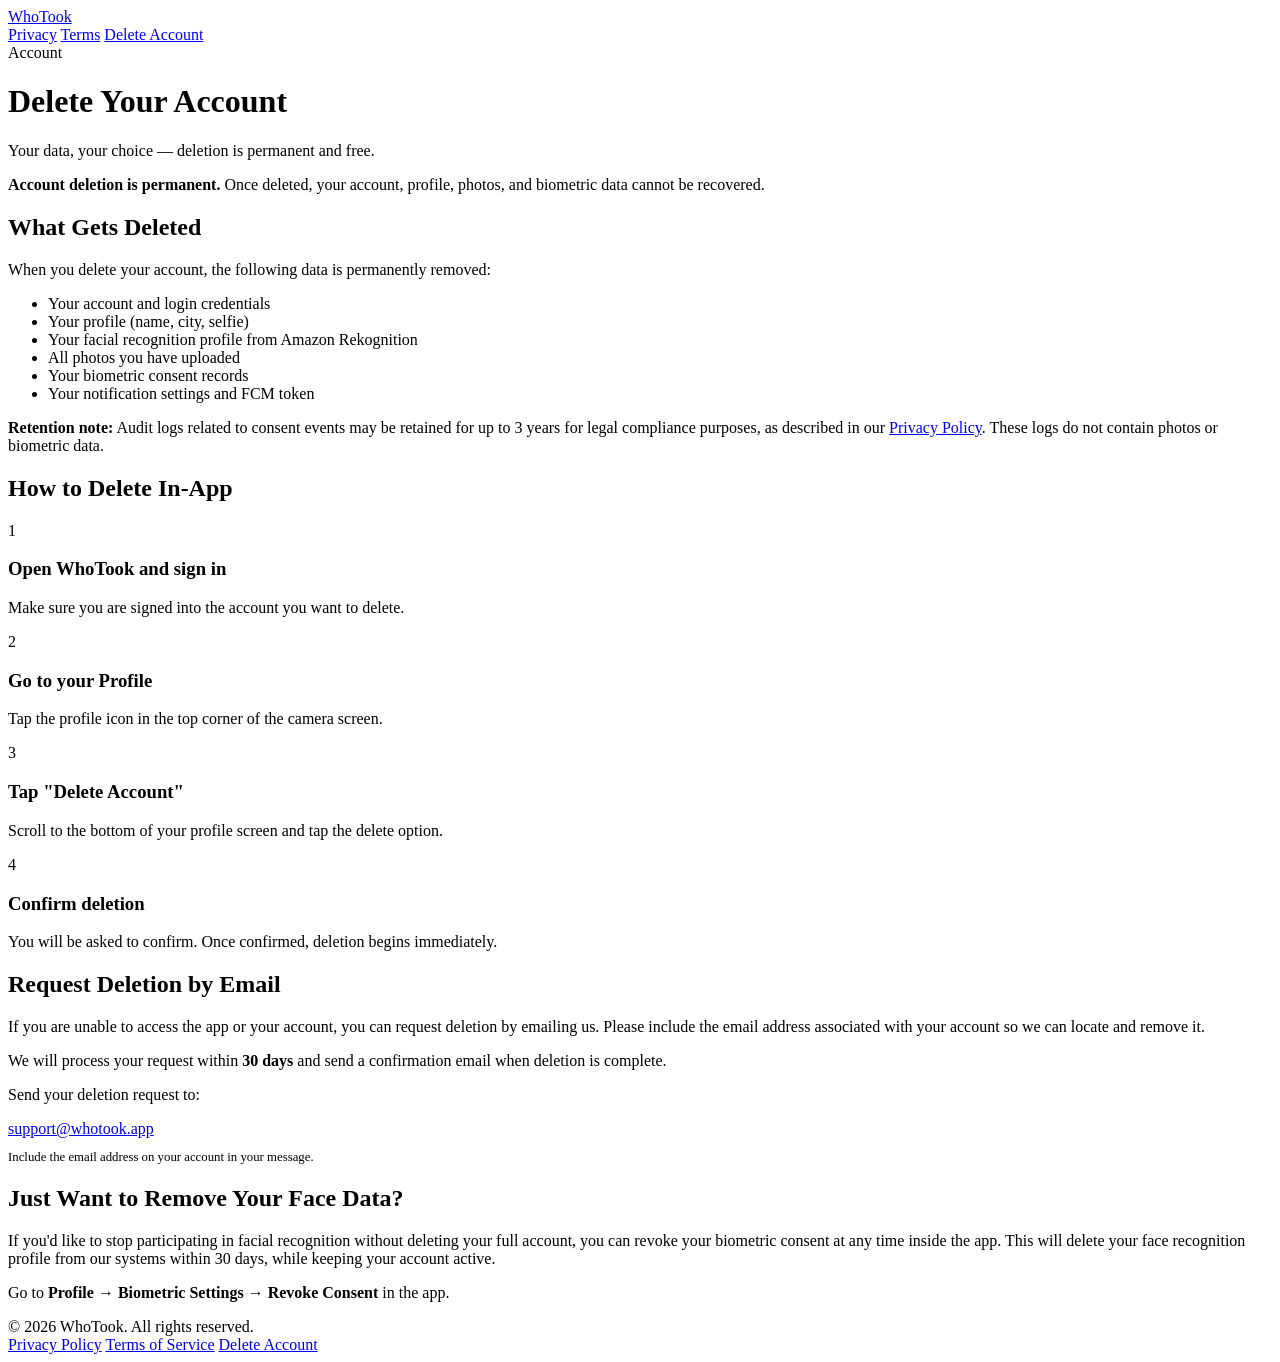
==== delete-account/index.html @ be98feaa "Restructure to folder-based URLs" ====
<!DOCTYPE html>
<html lang="en">
<head>
  <meta charset="UTF-8" />
  <meta name="viewport" content="width=device-width, initial-scale=1.0" />
  <title>Delete Your Account — WhoTook</title>
  <meta name="description" content="How to delete your WhoTook account and all associated data." />
  <link rel="stylesheet" href="style.css" />
</head>
<body>

<nav>
  <a class="nav-logo" href="/">WhoTook</a>
  <div class="nav-links">
    <a href="privacy.html">Privacy</a>
    <a href="terms.html">Terms</a>
    <a href="delete-account.html">Delete Account</a>
  </div>
</nav>

<div class="page-wrap">
  <header class="page-header">
    <div class="page-tag">Account</div>
    <h1>Delete Your Account</h1>
    <p class="page-meta">Your data, your choice — deletion is permanent and free.</p>
  </header>

  <div class="content">

    <div class="callout warn">
      <p><strong>Account deletion is permanent.</strong> Once deleted, your account, profile, photos, and biometric data cannot be recovered.</p>
    </div>

    <h2>What Gets Deleted</h2>
    <p>When you delete your account, the following data is permanently removed:</p>
    <ul>
      <li>Your account and login credentials</li>
      <li>Your profile (name, city, selfie)</li>
      <li>Your facial recognition profile from Amazon Rekognition</li>
      <li>All photos you have uploaded</li>
      <li>Your biometric consent records</li>
      <li>Your notification settings and FCM token</li>
    </ul>

    <p><strong>Retention note:</strong> Audit logs related to consent events may be retained for up to 3 years for legal compliance purposes, as described in our <a href="privacy.html">Privacy Policy</a>. These logs do not contain photos or biometric data.</p>

    <h2>How to Delete In-App</h2>

    <div class="steps">
      <div class="step">
        <div class="step-num">1</div>
        <div class="step-body">
          <h3>Open WhoTook and sign in</h3>
          <p>Make sure you are signed into the account you want to delete.</p>
        </div>
      </div>
      <div class="step">
        <div class="step-num">2</div>
        <div class="step-body">
          <h3>Go to your Profile</h3>
          <p>Tap the profile icon in the top corner of the camera screen.</p>
        </div>
      </div>
      <div class="step">
        <div class="step-num">3</div>
        <div class="step-body">
          <h3>Tap "Delete Account"</h3>
          <p>Scroll to the bottom of your profile screen and tap the delete option.</p>
        </div>
      </div>
      <div class="step">
        <div class="step-num">4</div>
        <div class="step-body">
          <h3>Confirm deletion</h3>
          <p>You will be asked to confirm. Once confirmed, deletion begins immediately.</p>
        </div>
      </div>
    </div>

    <h2>Request Deletion by Email</h2>
    <p>If you are unable to access the app or your account, you can request deletion by emailing us. Please include the email address associated with your account so we can locate and remove it.</p>
    <p>We will process your request within <strong>30 days</strong> and send a confirmation email when deletion is complete.</p>

    <div class="contact-box">
      <p>Send your deletion request to:</p>
      <a class="email-link" href="mailto:support@whotook.app?subject=Account%20Deletion%20Request">support@whotook.app</a>
      <p style="margin-top: 0.75rem; font-size: 0.8rem;">Include the email address on your account in your message.</p>
    </div>

    <h2>Just Want to Remove Your Face Data?</h2>
    <p>If you'd like to stop participating in facial recognition without deleting your full account, you can revoke your biometric consent at any time inside the app. This will delete your face recognition profile from our systems within 30 days, while keeping your account active.</p>
    <p>Go to <strong>Profile → Biometric Settings → Revoke Consent</strong> in the app.</p>

  </div>
</div>

<footer>
  <div>© 2026 WhoTook. All rights reserved.</div>
  <div class="footer-links">
    <a href="privacy.html">Privacy Policy</a>
    <a href="terms.html">Terms of Service</a>
    <a href="delete-account.html">Delete Account</a>
  </div>
</footer>

</body>
</html>
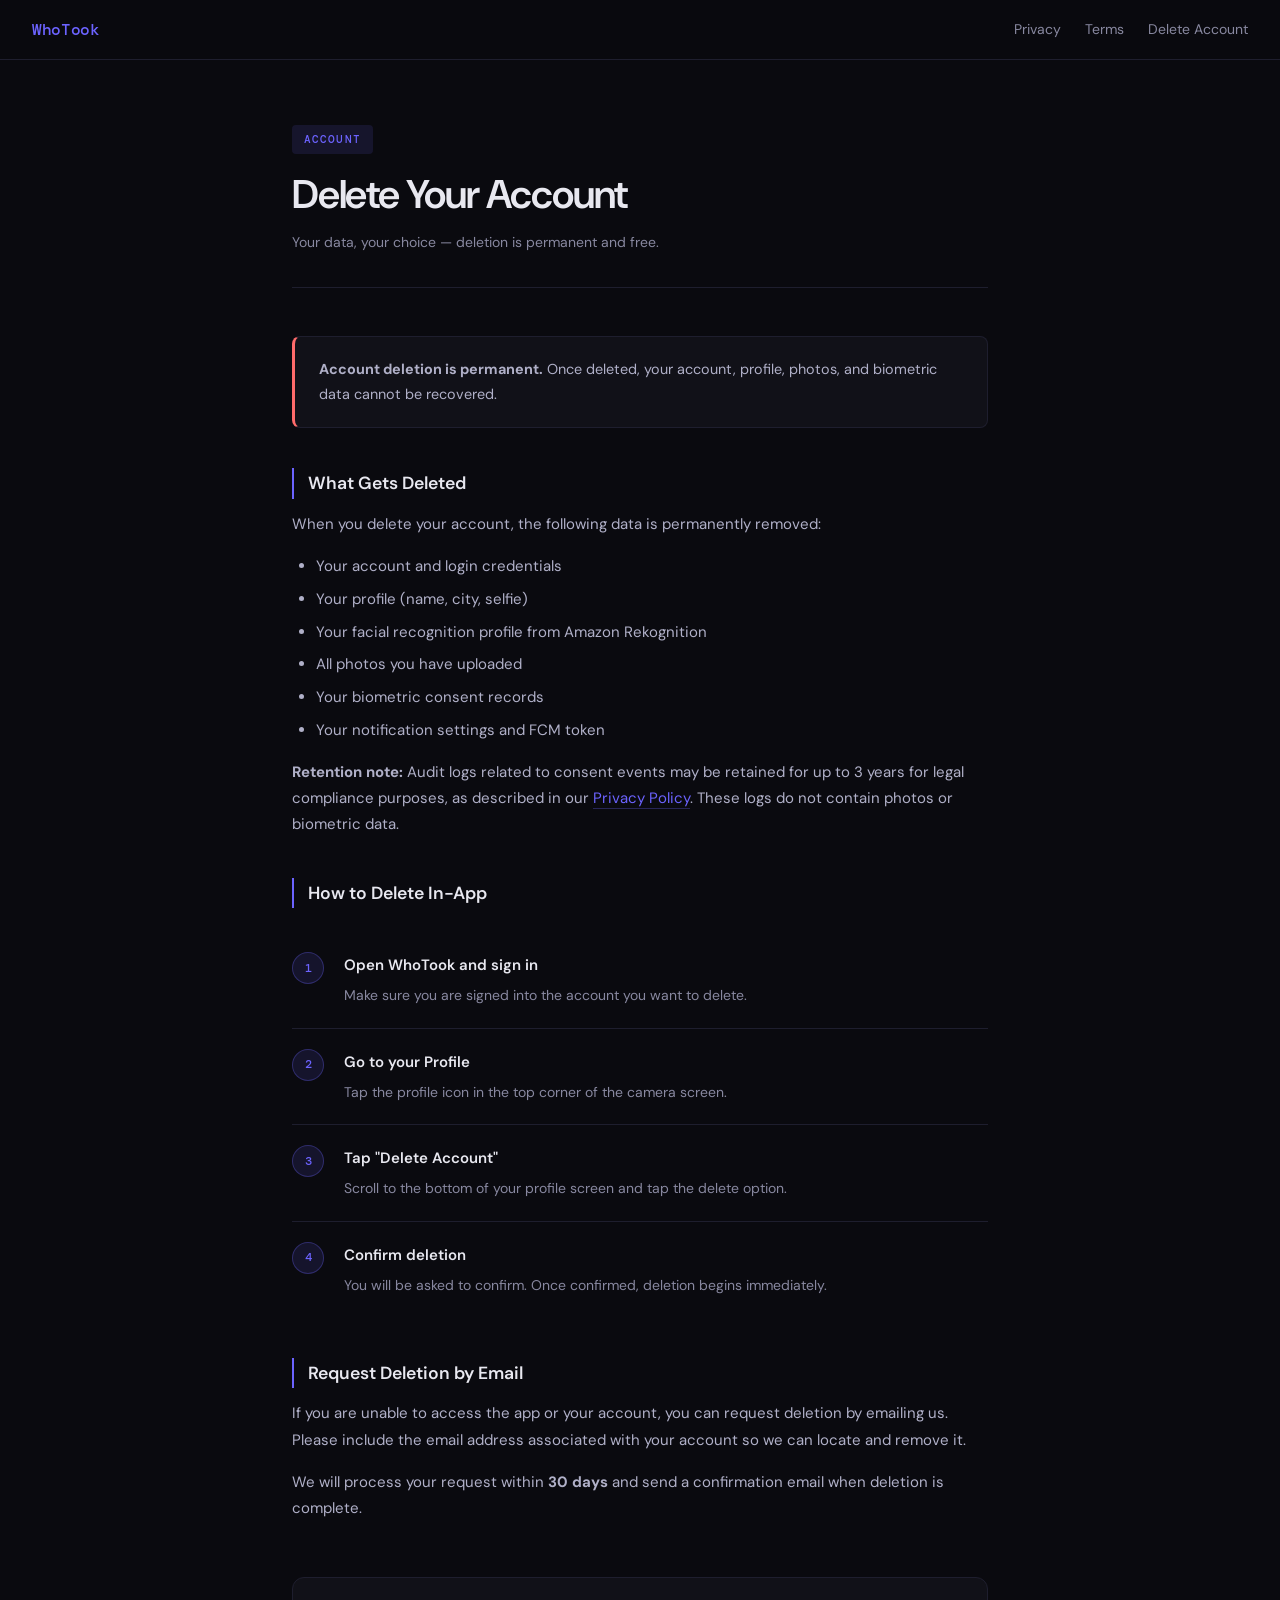
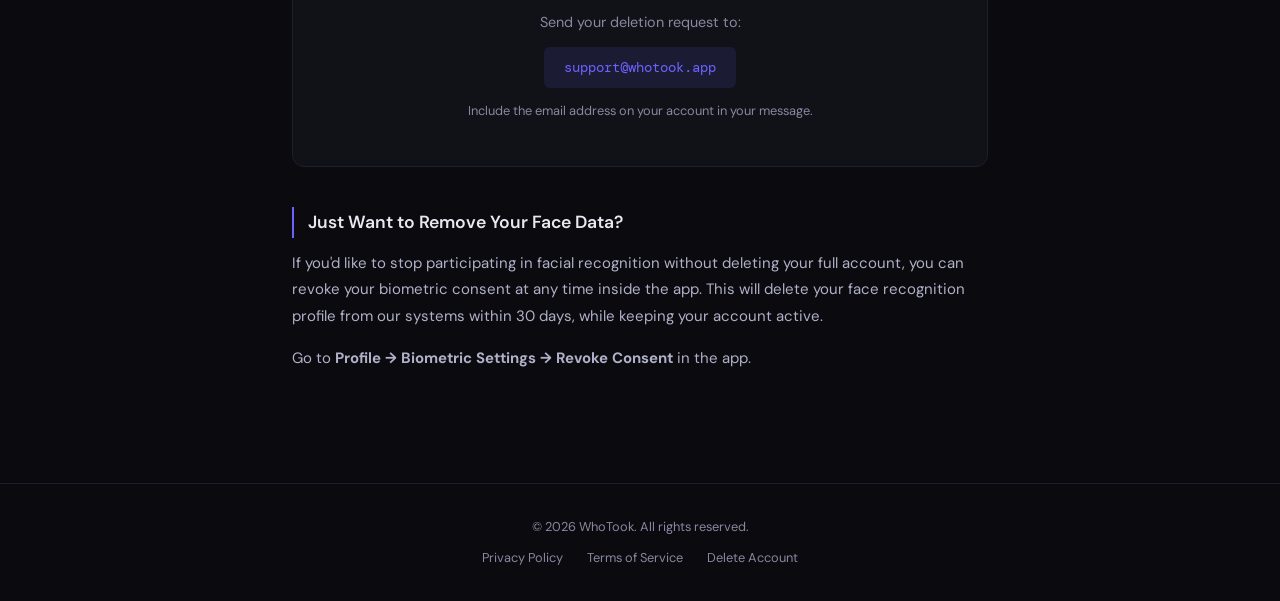
==== commit b08c3dc4: "Fix broken CSS paths and nav/footer links in sub-pages Sub-pages were referencing style.css (relativ" ====
--- a/delete-account/index.html
+++ b/delete-account/index.html
@@ -5,16 +5,16 @@
   <meta name="viewport" content="width=device-width, initial-scale=1.0" />
   <title>Delete Your Account — WhoTook</title>
   <meta name="description" content="How to delete your WhoTook account and all associated data." />
-  <link rel="stylesheet" href="style.css" />
+  <link rel="stylesheet" href="../style.css" />
 </head>
 <body>
 
 <nav>
   <a class="nav-logo" href="/">WhoTook</a>
   <div class="nav-links">
-    <a href="privacy.html">Privacy</a>
-    <a href="terms.html">Terms</a>
-    <a href="delete-account.html">Delete Account</a>
+    <a href="/privacy/">Privacy</a>
+    <a href="/terms/">Terms</a>
+    <a href="/delete-account/">Delete Account</a>
   </div>
 </nav>
 
@@ -42,7 +42,7 @@
       <li>Your notification settings and FCM token</li>
     </ul>
 
-    <p><strong>Retention note:</strong> Audit logs related to consent events may be retained for up to 3 years for legal compliance purposes, as described in our <a href="privacy.html">Privacy Policy</a>. These logs do not contain photos or biometric data.</p>
+    <p><strong>Retention note:</strong> Audit logs related to consent events may be retained for up to 3 years for legal compliance purposes, as described in our <a href="/privacy/">Privacy Policy</a>. These logs do not contain photos or biometric data.</p>
 
     <h2>How to Delete In-App</h2>
 
@@ -97,9 +97,9 @@
 <footer>
   <div>© 2026 WhoTook. All rights reserved.</div>
   <div class="footer-links">
-    <a href="privacy.html">Privacy Policy</a>
-    <a href="terms.html">Terms of Service</a>
-    <a href="delete-account.html">Delete Account</a>
+    <a href="/privacy/">Privacy Policy</a>
+    <a href="/terms/">Terms of Service</a>
+    <a href="/delete-account/">Delete Account</a>
   </div>
 </footer>
 
--- a/style.css
+++ b/style.css
@@ -0,0 +1,226 @@
+@import url('https://fonts.googleapis.com/css2?family=DM+Sans:wght@300;400;500;600&family=DM+Mono:wght@400;500&display=swap');
+
+*, *::before, *::after { box-sizing: border-box; margin: 0; padding: 0; }
+
+:root {
+  --bg: #0a0a0f;
+  --surface: #111118;
+  --border: #1e1e2e;
+  --accent: #6c63ff;
+  --accent-dim: rgba(108,99,255,0.12);
+  --text: #e8e8f0;
+  --muted: #8888a0;
+  --danger: #ff6b6b;
+}
+
+html { scroll-behavior: smooth; }
+
+body {
+  font-family: 'DM Sans', sans-serif;
+  background: var(--bg);
+  color: var(--text);
+  line-height: 1.75;
+  font-size: 16px;
+  -webkit-font-smoothing: antialiased;
+}
+
+/* ── NAV ── */
+nav {
+  position: sticky;
+  top: 0;
+  z-index: 100;
+  background: rgba(10,10,15,0.85);
+  backdrop-filter: blur(12px);
+  border-bottom: 1px solid var(--border);
+  padding: 0 2rem;
+  height: 60px;
+  display: flex;
+  align-items: center;
+  justify-content: space-between;
+}
+
+.nav-logo {
+  font-family: 'DM Mono', monospace;
+  font-size: 1rem;
+  font-weight: 500;
+  color: var(--accent);
+  text-decoration: none;
+  letter-spacing: -0.02em;
+}
+
+.nav-links { display: flex; gap: 1.5rem; }
+.nav-links a {
+  color: var(--muted);
+  text-decoration: none;
+  font-size: 0.875rem;
+  transition: color 0.2s;
+}
+.nav-links a:hover { color: var(--text); }
+
+/* ── LAYOUT ── */
+.page-wrap {
+  max-width: 760px;
+  margin: 0 auto;
+  padding: 4rem 2rem 6rem;
+}
+
+/* ── HEADER ── */
+.page-header {
+  margin-bottom: 3rem;
+  padding-bottom: 2rem;
+  border-bottom: 1px solid var(--border);
+}
+
+.page-tag {
+  display: inline-block;
+  font-family: 'DM Mono', monospace;
+  font-size: 0.7rem;
+  font-weight: 500;
+  letter-spacing: 0.1em;
+  text-transform: uppercase;
+  color: var(--accent);
+  background: var(--accent-dim);
+  padding: 0.3rem 0.75rem;
+  border-radius: 4px;
+  margin-bottom: 1rem;
+}
+
+h1 {
+  font-size: clamp(1.75rem, 4vw, 2.5rem);
+  font-weight: 600;
+  letter-spacing: -0.03em;
+  line-height: 1.2;
+  margin-bottom: 0.75rem;
+}
+
+.page-meta {
+  color: var(--muted);
+  font-size: 0.875rem;
+}
+
+/* ── CONTENT ── */
+.content h2 {
+  font-size: 1.1rem;
+  font-weight: 600;
+  color: var(--text);
+  margin: 2.5rem 0 0.75rem;
+  padding-left: 0.875rem;
+  border-left: 2px solid var(--accent);
+}
+
+.content p {
+  color: #b0b0c8;
+  margin-bottom: 1rem;
+  font-size: 0.9375rem;
+}
+
+.content ul, .content ol {
+  color: #b0b0c8;
+  font-size: 0.9375rem;
+  padding-left: 1.5rem;
+  margin-bottom: 1rem;
+}
+
+.content li { margin-bottom: 0.4rem; }
+
+.content a {
+  color: var(--accent);
+  text-decoration: none;
+  border-bottom: 1px solid rgba(108,99,255,0.3);
+  transition: border-color 0.2s;
+}
+.content a:hover { border-color: var(--accent); }
+
+/* ── CALLOUT ── */
+.callout {
+  background: var(--surface);
+  border: 1px solid var(--border);
+  border-left: 3px solid var(--accent);
+  border-radius: 8px;
+  padding: 1.25rem 1.5rem;
+  margin: 2rem 0;
+}
+
+.callout.warn {
+  border-left-color: var(--danger);
+}
+
+.callout p {
+  margin: 0;
+  font-size: 0.9rem;
+}
+
+/* ── CONTACT BOX ── */
+.contact-box {
+  margin-top: 3.5rem;
+  background: var(--surface);
+  border: 1px solid var(--border);
+  border-radius: 12px;
+  padding: 2rem;
+  text-align: center;
+}
+
+.contact-box p { color: var(--muted); font-size: 0.9rem; margin-bottom: 0.75rem; }
+
+.contact-box a.email-link {
+  display: inline-block;
+  font-family: 'DM Mono', monospace;
+  font-size: 0.875rem;
+  color: var(--accent);
+  background: var(--accent-dim);
+  padding: 0.5rem 1.25rem;
+  border-radius: 6px;
+  text-decoration: none;
+  border: none;
+  transition: background 0.2s;
+}
+.contact-box a.email-link:hover { background: rgba(108,99,255,0.2); }
+
+/* ── FOOTER ── */
+footer {
+  border-top: 1px solid var(--border);
+  padding: 2rem;
+  text-align: center;
+  color: var(--muted);
+  font-size: 0.8rem;
+}
+
+footer a { color: var(--muted); text-decoration: none; }
+footer a:hover { color: var(--text); }
+footer .footer-links { display: flex; gap: 1.5rem; justify-content: center; margin-top: 0.5rem; }
+
+/* ── DELETE PAGE ── */
+.steps { counter-reset: step; margin: 1.5rem 0; }
+
+.step {
+  display: flex;
+  gap: 1.25rem;
+  padding: 1.25rem 0;
+  border-bottom: 1px solid var(--border);
+  align-items: flex-start;
+}
+.step:last-child { border-bottom: none; }
+
+.step-num {
+  flex-shrink: 0;
+  width: 32px;
+  height: 32px;
+  background: var(--accent-dim);
+  border: 1px solid rgba(108,99,255,0.3);
+  border-radius: 50%;
+  display: flex;
+  align-items: center;
+  justify-content: center;
+  font-family: 'DM Mono', monospace;
+  font-size: 0.75rem;
+  color: var(--accent);
+  font-weight: 500;
+}
+
+.step-body h3 { font-size: 0.9375rem; font-weight: 600; margin-bottom: 0.3rem; }
+.step-body p { color: var(--muted); font-size: 0.875rem; margin: 0; }
+
+@media (max-width: 600px) {
+  .nav-links { display: none; }
+  .page-wrap { padding: 2.5rem 1.25rem 4rem; }
+}
